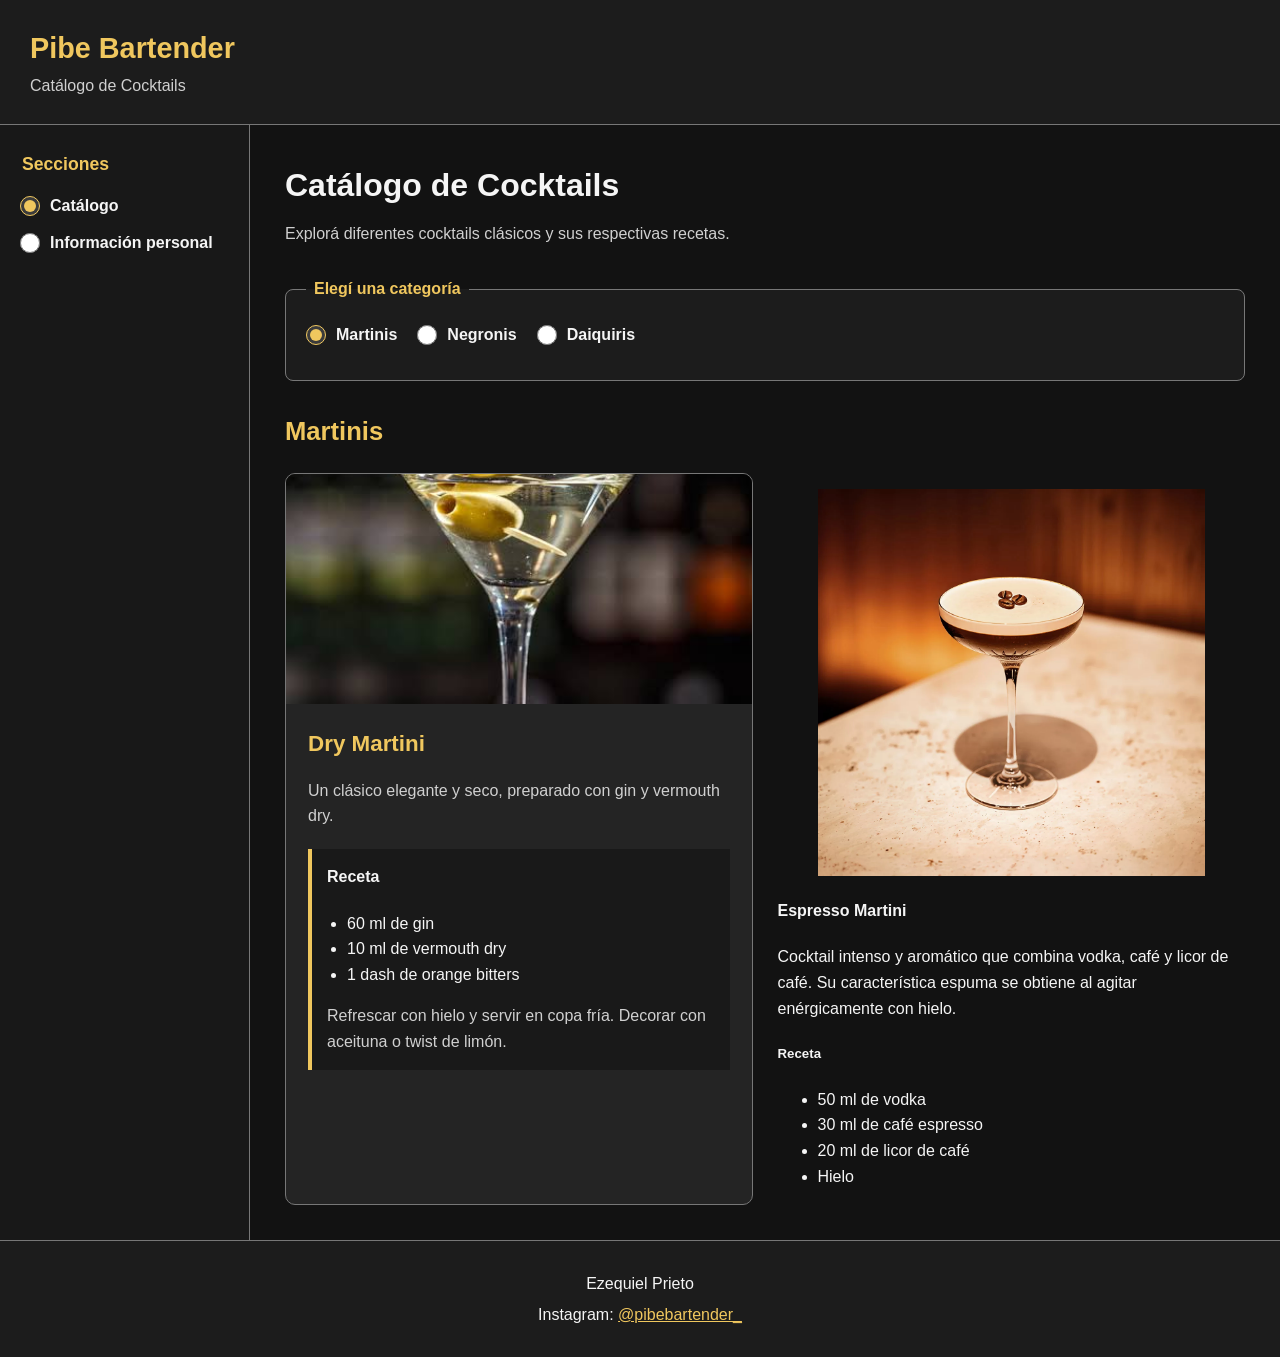
==== Trabajo_Practico_1_teoria/chatGPT/index.html @ 76b19e9d "Paginas de las IA´s Comparto las carpetas que contiene las paginas web sencillas generadas por dos I" ====
<!DOCTYPE html>
<html lang="es">
<head>
    <meta charset="UTF-8">
    <meta name="viewport" content="width=device-width, initial-scale=1.0">
    <meta name="description" content="Catálogo de cocktails de Ezequiel Prieto, Pibe Bartender.">
    <title>Pibe Bartender | Catálogo de Cocktails</title>

    <link rel="stylesheet" href="estilosIA.css">
</head>

<body>

    <!-- Enlace para usuarios de teclado -->
    <a class="skip-link" href="#contenido-principal">
        Saltar al contenido principal
    </a>

    <header class="encabezado">
        <div>
            <p class="marca">Pibe Bartender</p>
            <p class="submarca">Catálogo de Cocktails</p>
        </div>
    </header>

    <div class="estructura-principal">

        <!-- BARRA LATERAL -->
        <aside class="barra-lateral">

            <nav aria-label="Navegación principal">

                <fieldset class="grupo-navegacion">

                    <legend>Secciones</legend>

                    <div class="opcion-radio">
                        <input
                            type="radio"
                            id="vista-catalogo"
                            name="vista"
                            checked
                        >
                        <label for="vista-catalogo">
                            Catálogo
                        </label>
                    </div>

                    <div class="opcion-radio">
                        <input
                            type="radio"
                            id="vista-informacion"
                            name="vista"
                        >
                        <label for="vista-informacion">
                            Información personal
                        </label>
                    </div>

                </fieldset>

            </nav>

        </aside>

        <!-- CONTENIDO PRINCIPAL -->
        <main id="contenido-principal">

            <!-- ============================= -->
            <!-- CATÁLOGO -->
            <!-- ============================= -->

            <section class="vista vista-catalogo" aria-labelledby="titulo-catalogo">

                <header class="cabecera-seccion">
                    <h1 id="titulo-catalogo">Catálogo de Cocktails</h1>

                    <p>
                        Explorá diferentes cocktails clásicos y sus respectivas recetas.
                    </p>
                </header>

                <!-- SELECTOR DE CATEGORÍAS -->
                <fieldset class="selector-categorias">

                    <legend>Elegí una categoría</legend>

                    <div class="categorias">

                        <div class="opcion-radio">
                            <input
                                type="radio"
                                id="categoria-martinis"
                                name="categoria"
                                checked
                            >
                            <label for="categoria-martinis">
                                Martinis
                            </label>
                        </div>

                        <div class="opcion-radio">
                            <input
                                type="radio"
                                id="categoria-negronis"
                                name="categoria"
                            >
                            <label for="categoria-negronis">
                                Negronis
                            </label>
                        </div>

                        <div class="opcion-radio">
                            <input
                                type="radio"
                                id="categoria-daiquiris"
                                name="categoria"
                            >
                            <label for="categoria-daiquiris">
                                Daiquiris
                            </label>
                        </div>

                    </div>

                </fieldset>


                <!-- ============================= -->
                <!-- MARTINIS -->
                <!-- ============================= -->

                <section
                    id="martinis"
                    class="categoria categoria-martinis"
                    aria-labelledby="titulo-martinis"
                >

                    <h2 id="titulo-martinis">Martinis</h2>

                    <div class="catalogo">

                        <article class="tarjeta-cocktail">

                            <figure>
                                <img
                                    src="imágenes/martini.jpg"
                                    alt="Martini clásico servido en una copa de cocktail"
                                >
                            </figure>

                            <div class="contenido-tarjeta">

                                <h3>Dry Martini</h3>

                                <p>
                                    Un clásico elegante y seco, preparado con gin y
                                    vermouth dry.
                                </p>

                                <div class="receta">
                                    <h4>Receta</h4>

                                    <ul>
                                        <li>60 ml de gin</li>
                                        <li>10 ml de vermouth dry</li>
                                        <li>1 dash de orange bitters</li>
                                    </ul>

                                    <p>
                                        Refrescar con hielo y servir en copa fría.
                                        Decorar con aceituna o twist de limón.
                                    </p>
                                </div>

                            </div>

                        </article>


                        <article class="cocktail-card">

                                <figure class="imagen-container">

                                    <img
                                        src="imágenes/espresso-martini.jpg"
                                        alt="Copa de Espresso Martini con espuma de café"
                                    >

                                </figure>

                                <div class="cocktail-contenido">

                                    <h4>Espresso Martini</h4>

                                    <p>
                                        Cocktail intenso y aromático
                                        que combina vodka, café y
                                        licor de café. Su característica
                                        espuma se obtiene al agitar
                                        enérgicamente con hielo.
                                    </p>

                                    <h5>Receta</h5>

                                    <ul>
                                        <li>50 ml de vodka</li>
                                        <li>30 ml de café espresso</li>
                                        <li>20 ml de licor de café</li>
                                        <li>Hielo</li>
                                    </ul>

                                </div>

                            </article>

                    </div>

                </section>


                <!-- ============================= -->
                <!-- NEGRONIS -->
                <!-- ============================= -->

                <section
                    id="negronis"
                    class="categoria categoria-negronis"
                    aria-labelledby="titulo-negronis"
                >

                    <h2 id="titulo-negronis">Negronis</h2>

                    <div class="catalogo">

                        <article class="tarjeta-cocktail">

                            <figure>
                                <img
                                    src="imágenes/negroni.jpg"
                                    alt="Negroni clásico servido con hielo"
                                >
                            </figure>

                            <div class="contenido-tarjeta">

                                <h3>Negroni</h3>

                                <p>
                                    Un clásico italiano de perfil amargo,
                                    equilibrado y aromático.
                                </p>

                                <div class="receta">
                                    <h4>Receta</h4>

                                    <ul>
                                        <li>30 ml de gin</li>
                                        <li>30 ml de Campari</li>
                                        <li>30 ml de vermouth rosso</li>
                                    </ul>

                                    <p>
                                        Refrescar con hielo y servir sobre hielo
                                        nuevo. Decorar con piel de naranja.
                                    </p>
                                </div>

                            </div>

                        </article>


                        <article class="tarjeta-cocktail">

                            <figure>
                                <img
                                    src="imágenes/boulevardier.jpg"
                                    alt="Boulevardier servido en un vaso bajo"
                                >
                            </figure>

                            <div class="contenido-tarjeta">

                                <h3>Boulevardier</h3>

                                <p>
                                    Una variante del Negroni donde el bourbon
                                    reemplaza al gin.
                                </p>

                                <div class="receta">
                                    <h4>Receta</h4>

                                    <ul>
                                        <li>45 ml de bourbon</li>
                                        <li>30 ml de Campari</li>
                                        <li>30 ml de vermouth rosso</li>
                                    </ul>

                                    <p>
                                        Refrescar con hielo y servir en vaso bajo.
                                        Decorar con piel de naranja.
                                    </p>
                                </div>

                            </div>

                        </article>

                    </div>

                </section>


                <!-- ============================= -->
                <!-- DAIQUIRIS -->
                <!-- ============================= -->

                <section
                    id="daiquiris"
                    class="categoria categoria-daiquiris"
                    aria-labelledby="titulo-daiquiris"
                >

                    <h2 id="titulo-daiquiris">Daiquiris</h2>

                    <div class="catalogo">

                        <article class="tarjeta-cocktail">

                            <figure>
                                <img
                                    src="imágenes/daiquiri.jpg"
                                    alt="Daiquiri clásico servido en una copa"
                                >
                            </figure>

                            <div class="contenido-tarjeta">

                                <h3>Daiquiri Clásico</h3>

                                <p>
                                    Un cocktail fresco, cítrico y equilibrado
                                    basado en ron blanco.
                                </p>

                                <div class="receta">
                                    <h4>Receta</h4>

                                    <ul>
                                        <li>60 ml de ron blanco</li>
                                        <li>25 ml de jugo de lima</li>
                                        <li>15 ml de almíbar simple</li>
                                    </ul>

                                    <p>
                                        Agitar vigorosamente con hielo y realizar
                                        un doble colado.
                                    </p>
                                </div>

                            </div>

                        </article>


                        <article class="cocktail-card">

                                <figure class="imagen-container">

                                    <img
                                        src="imágenes/strawberry-daiquiri.jpg"
                                        alt="Copa de Strawberry Daiquiri acompañada de frutillas"
                                    >

                                </figure>

                                <div class="cocktail-contenido">

                                    <h4>Strawberry Daiquiri</h4>

                                    <p>
                                        Una versión frutal del Daiquiri
                                        clásico que incorpora frutillas
                                        para aportar aroma, dulzor y
                                        una textura más expresiva.
                                    </p>

                                    <h5>Receta</h5>

                                    <ul>
                                        <li>50 ml de ron blanco</li>
                                        <li>25 ml de jugo de lima</li>
                                        <li>15 ml de almíbar</li>
                                        <li>4 frutillas</li>
                                        <li>Hielo</li>
                                    </ul>

                                </div>

                            </article>

                    </div>

                </section>

            </section>


            <!-- ============================= -->
            <!-- INFORMACIÓN PERSONAL -->
            <!-- ============================= -->

            <section
                class="vista vista-informacion"
                aria-labelledby="titulo-informacion"
            >

                <header class="cabecera-seccion">
                    <h1 id="titulo-informacion">
                        Información personal
                    </h1>

                    <p>
                        Completá tus datos para registrarte.
                    </p>
                </header>

                <form class="formulario">

                    <div class="campo">

                        <label for="dni">
                            DNI
                        </label>

                        <input
                            type="text"
                            id="dni"
                            name="dni"
                            inputmode="numeric"
                            autocomplete="off"
                            required
                        >

                    </div>


                    <div class="campo">

                        <label for="email">
                            Correo electrónico
                        </label>

                        <input
                            type="email"
                            id="email"
                            name="email"
                            autocomplete="email"
                            required
                        >

                    </div>


                    <button type="submit">
                        Enviar información
                    </button>

                </form>

            </section>

        </main>

    </div>


    <footer class="pie">

        <p>
            Ezequiel Prieto
        </p>

        <p>
            Instagram:
            <a
                href="https://www.instagram.com/pibebartender_/"
                target="_blank"
                rel="noopener noreferrer"
            >
                @pibebartender_
            </a>
        </p>

    </footer>

</body>
</html>
---- Trabajo_Practico_1_teoria/chatGPT/estilosIA.css ----
/* =========================================
   VARIABLES
========================================= */

:root {
    --fondo: #121212;
    --fondo-secundario: #1c1c1c;
    --fondo-tarjeta: #242424;

    --texto: #f5f5f5;
    --texto-secundario: #d0d0d0;

    --acento: #f0c75e;
    --acento-hover: #ffd978;

    --borde: #777777;
    --borde-fuerte: #aaaaaa;

    --ancho-sidebar: 250px;
}


/* =========================================
   CONFIGURACIÓN GENERAL
========================================= */

* {
    box-sizing: border-box;
}

html {
    scroll-behavior: smooth;
}

body {
    margin: 0;
    min-height: 100vh;

    background-color: var(--fondo);
    color: var(--texto);

    font-family:
        Arial,
        Helvetica,
        sans-serif;

    line-height: 1.6;
}

img {
    display: block;
    width: 100%;
    height: auto;
}

a {
    color: var(--acento);
}


/* =========================================
   NAVEGACIÓN CON TECLADO
========================================= */

.skip-link {
    position: fixed;
    top: -100px;
    left: 20px;

    padding: 12px 18px;

    background-color: var(--acento);
    color: #111111;

    font-weight: bold;
    text-decoration: none;

    border-radius: 6px;

    z-index: 1000;
}

.skip-link:focus {
    top: 20px;
}


/* =========================================
   ENCABEZADO
========================================= */

.encabezado {
    padding: 25px 30px;

    background-color: var(--fondo-secundario);

    border-bottom: 1px solid var(--borde);
}

.marca {
    margin: 0;

    color: var(--acento);

    font-size: 1.8rem;
    font-weight: bold;
}

.submarca {
    margin: 2px 0 0;

    color: var(--texto-secundario);
}


/* =========================================
   ESTRUCTURA PRINCIPAL
========================================= */

.estructura-principal {
    display: grid;

    grid-template-columns: var(--ancho-sidebar) 1fr;

    min-height: calc(100vh - 150px);
}


/* =========================================
   BARRA LATERAL
========================================= */

.barra-lateral {
    padding: 25px 20px;

    background-color: #181818;

    border-right: 1px solid var(--borde);
}

.grupo-navegacion {
    margin: 0;
    padding: 0;

    border: 0;
}

.grupo-navegacion legend {
    margin-bottom: 15px;

    color: var(--acento);

    font-size: 1.1rem;
    font-weight: bold;
}

.opcion-radio {
    display: flex;
    align-items: center;
    gap: 10px;

    margin-bottom: 12px;
}

.opcion-radio input[type="radio"] {
    width: 20px;
    height: 20px;

    margin: 0;

    accent-color: var(--acento);

    cursor: pointer;
}

.opcion-radio label {
    color: var(--texto);

    cursor: pointer;

    font-weight: 600;
}


/* =========================================
   CONTROLES DE FOCO
========================================= */

/*
   Muy importante para WCAG AA:
   cuando un radio, input, botón o enlace
   recibe foco, tiene que ser claramente visible.
*/

input:focus-visible,
button:focus-visible,
a:focus-visible {
    outline: 3px solid var(--acento-hover);
    outline-offset: 3px;
}


/* =========================================
   CONTENIDO
========================================= */

main {
    min-width: 0;

    padding: 35px;
}

.cabecera-seccion {
    margin-bottom: 30px;
}

.cabecera-seccion h1 {
    margin-top: 0;
    margin-bottom: 10px;

    font-size: 2rem;
}

.cabecera-seccion p {
    margin: 0;

    color: var(--texto-secundario);
}


/* =========================================
   SISTEMA DE VISTAS
========================================= */

/*
   Por defecto mostramos el catálogo.
*/

.vista-catalogo {
    display: block;
}

.vista-informacion {
    display: none;
}


/*
   Si se selecciona "Información personal",
   ocultamos el catálogo y mostramos el formulario.
*/

body:has(#vista-informacion:checked) .vista-catalogo {
    display: none;
}

body:has(#vista-informacion:checked) .vista-informacion {
    display: block;
}


/*
   Si se selecciona "Catálogo", hacemos
   explícito el comportamiento inverso.
*/

body:has(#vista-catalogo:checked) .vista-catalogo {
    display: block;
}

body:has(#vista-catalogo:checked) .vista-informacion {
    display: none;
}


/* =========================================
   SELECTOR DE CATEGORÍAS
========================================= */

.selector-categorias {
    margin: 0 0 30px;
    padding: 20px;

    border: 1px solid var(--borde);
    border-radius: 8px;

    background-color: var(--fondo-secundario);
}

.selector-categorias legend {
    padding: 0 8px;

    color: var(--acento);

    font-weight: bold;
}

.categorias {
    display: flex;
    flex-wrap: wrap;

    gap: 20px;
}


/* =========================================
   CATEGORÍAS
========================================= */

.categoria {
    display: none;
}

.categoria h2 {
    margin-top: 0;

    color: var(--acento);

    font-size: 1.6rem;
}


/*
   Martinis aparece inicialmente.
*/

.categoria-martinis {
    display: block;
}


/*
   Cuando se selecciona Negronis.
*/

body:has(#categoria-negronis:checked) .categoria-martinis {
    display: none;
}

body:has(#categoria-negronis:checked) .categoria-negronis {
    display: block;
}


/*
   Cuando se selecciona Daiquiris.
*/

body:has(#categoria-daiquiris:checked) .categoria-martinis {
    display: none;
}

body:has(#categoria-daiquiris:checked) .categoria-daiquiris {
    display: block;
}


/*
   Cuando se selecciona Martinis.
*/

body:has(#categoria-martinis:checked) .categoria-martinis {
    display: block;
}

body:has(#categoria-martinis:checked) .categoria-negronis,
body:has(#categoria-martinis:checked) .categoria-daiquiris {
    display: none;
}


/* =========================================
   CATÁLOGO
========================================= */

.catalogo {
    display: grid;

    grid-template-columns:
        repeat(2, minmax(0, 1fr));

    gap: 25px;
}


/* =========================================
   TARJETAS
========================================= */

.tarjeta-cocktail {
    overflow: hidden;

    background-color: var(--fondo-tarjeta);

    border: 1px solid var(--borde);
    border-radius: 10px;
}

.tarjeta-cocktail figure {
    margin: 0;
}

.tarjeta-cocktail img {
    width: 100%;
    height: 230px;

    object-fit: cover;
}

.contenido-tarjeta {
    padding: 22px;
}

.contenido-tarjeta h3 {
    margin-top: 0;
    margin-bottom: 10px;

    color: var(--acento);

    font-size: 1.4rem;
}

.contenido-tarjeta > p {
    color: var(--texto-secundario);
}

.receta {
    margin-top: 20px;
    padding: 15px;

    background-color: #191919;

    border-left: 4px solid var(--acento);
}

.receta h4 {
    margin-top: 0;

    color: var(--texto);
}

.receta ul {
    padding-left: 20px;
}

.receta p {
    margin-bottom: 0;

    color: var(--texto-secundario);
}


/* =========================================
   FORMULARIO
========================================= */

.formulario {
    max-width: 600px;

    padding: 25px;

    background-color: var(--fondo-secundario);

    border: 1px solid var(--borde);
    border-radius: 10px;
}

.campo {
    display: flex;
    flex-direction: column;

    margin-bottom: 20px;
}

.campo label {
    margin-bottom: 7px;

    font-weight: bold;
}

.campo input {
    width: 100%;

    padding: 12px;

    background-color: #111111;
    color: var(--texto);

    border: 1px solid var(--borde);
    border-radius: 5px;

    font-size: 1rem;
}

.campo input:focus {
    border-color: var(--acento);
}

button {
    padding: 12px 20px;

    background-color: var(--acento);
    color: #111111;

    border: 2px solid var(--acento);
    border-radius: 6px;

    font-size: 1rem;
    font-weight: bold;

    cursor: pointer;
}

button:hover {
    background-color: var(--acento-hover);
    border-color: var(--acento-hover);
}


/* =========================================
   PIE DE PÁGINA
========================================= */

.pie {
    padding: 25px;

    background-color: var(--fondo-secundario);

    border-top: 1px solid var(--borde);

    text-align: center;
}

.pie p {
    margin: 5px;
}


/* =========================================
   RESPONSIVE
========================================= */

@media (max-width: 800px) {

    .estructura-principal {
        grid-template-columns: 1fr;
    }

    .barra-lateral {
        border-right: 0;
        border-bottom: 1px solid var(--borde);
    }

    main {
        padding: 25px 20px;
    }

    .catalogo {
        grid-template-columns: 1fr;
    }

    .categorias {
        flex-direction: column;
        gap: 12px;
    }
}


@media (max-width: 500px) {

    .encabezado {
        padding: 20px;
    }

    .marca {
        font-size: 1.5rem;
    }

    .cabecera-seccion h1 {
        font-size: 1.6rem;
    }

    .tarjeta-cocktail img {
        height: 200px;
    }
}


/* =========================================
   REDUCCIÓN DE MOVIMIENTO
========================================= */

@media (prefers-reduced-motion: reduce) {

    html {
        scroll-behavior: auto;
    }
}
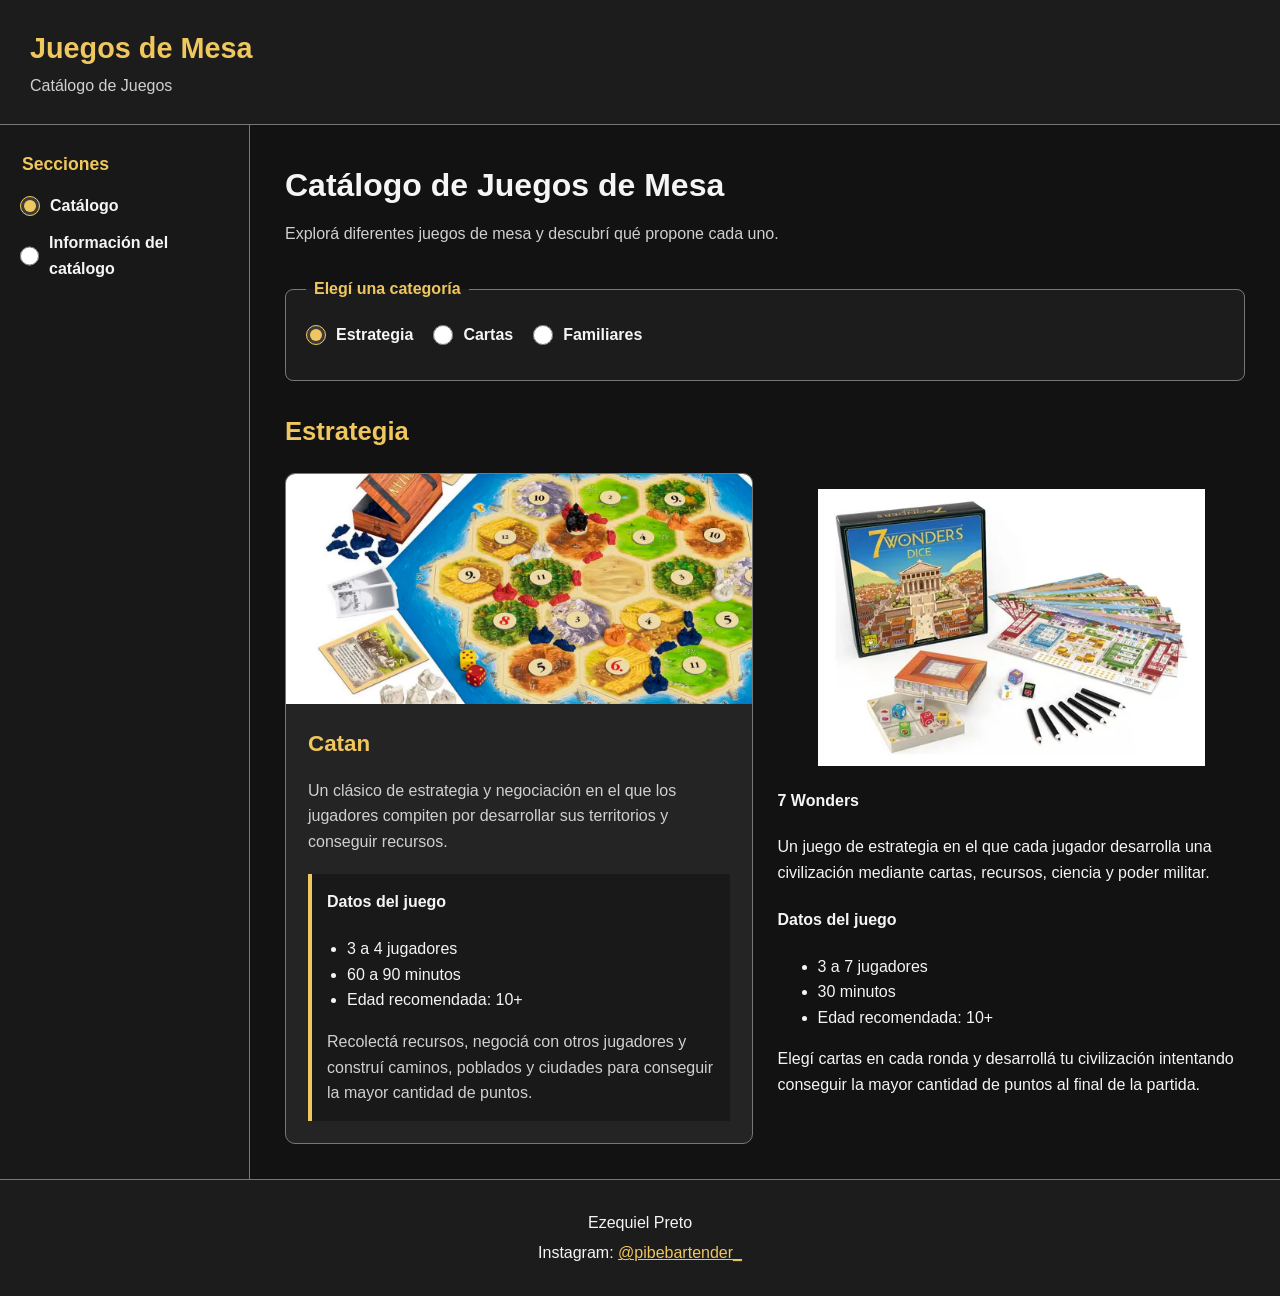
==== commit e31cb2c7: "Paginas de las IA Vuelvo a subir las paginas web sencillas realizadas por las IA, hubo correcciones " ====
--- a/Trabajo_Practico_1_teoria/chatGPT/index.html
+++ b/Trabajo_Practico_1_teoria/chatGPT/index.html
@@ -3,9 +3,8 @@
 <head>
     <meta charset="UTF-8">
     <meta name="viewport" content="width=device-width, initial-scale=1.0">
-    <meta name="description" content="Catálogo de cocktails de Ezequiel Prieto, Pibe Bartender.">
-    <title>Pibe Bartender | Catálogo de Cocktails</title>
-
+    <meta name="description" content="Catálogo de juegos de mesa organizado por categorías.">
+    <title>Catálogo de Juegos de Mesa</title>
     <link rel="stylesheet" href="estilosIA.css">
 </head>
 
@@ -18,8 +17,8 @@
 
     <header class="encabezado">
         <div>
-            <p class="marca">Pibe Bartender</p>
-            <p class="submarca">Catálogo de Cocktails</p>
+            <p class="marca">Juegos de Mesa</p>
+            <p class="submarca">Catálogo de Juegos</p>
         </div>
     </header>
 
@@ -53,7 +52,7 @@
                             name="vista"
                         >
                         <label for="vista-informacion">
-                            Información personal
+                            Información del catálogo
                         </label>
                     </div>
 
@@ -73,10 +72,10 @@
             <section class="vista vista-catalogo" aria-labelledby="titulo-catalogo">
 
                 <header class="cabecera-seccion">
-                    <h1 id="titulo-catalogo">Catálogo de Cocktails</h1>
+                    <h1 id="titulo-catalogo">Catálogo de Juegos de Mesa</h1>
 
                     <p>
-                        Explorá diferentes cocktails clásicos y sus respectivas recetas.
+                        Explorá diferentes juegos de mesa y descubrí qué propone cada uno.
                     </p>
                 </header>
 
@@ -95,7 +94,7 @@
                                 checked
                             >
                             <label for="categoria-martinis">
-                                Martinis
+                                Estrategia
                             </label>
                         </div>
 
@@ -106,7 +105,7 @@
                                 name="categoria"
                             >
                             <label for="categoria-negronis">
-                                Negronis
+                                Cartas
                             </label>
                         </div>
 
@@ -117,7 +116,7 @@
                                 name="categoria"
                             >
                             <label for="categoria-daiquiris">
-                                Daiquiris
+                                Familiares
                             </label>
                         </div>
 
@@ -127,7 +126,7 @@
 
 
                 <!-- ============================= -->
-                <!-- MARTINIS -->
+                <!-- ESTRATEGIA -->
                 <!-- ============================= -->
 
                 <section
@@ -136,7 +135,7 @@
                     aria-labelledby="titulo-martinis"
                 >
 
-                    <h2 id="titulo-martinis">Martinis</h2>
+                    <h2 id="titulo-martinis">Estrategia</h2>
 
                     <div class="catalogo">
 
@@ -144,33 +143,23 @@
 
                             <figure>
                                 <img
-                                    src="imágenes/martini.jpg"
-                                    alt="Martini clásico servido en una copa de cocktail"
+                                    src="imágenes/catan.jpg"
+                                    alt="Juego de estrategia y negociación"
                                 >
                             </figure>
 
                             <div class="contenido-tarjeta">
 
-                                <h3>Dry Martini</h3>
-
-                                <p>
-                                    Un clásico elegante y seco, preparado con gin y
-                                    vermouth dry.
-                                </p>
+                                <h3>Catan</h3>
+
+                                <p>Un clásico de estrategia y negociación en el que los jugadores compiten por desarrollar sus territorios y conseguir recursos.</p>
 
                                 <div class="receta">
-                                    <h4>Receta</h4>
-
-                                    <ul>
-                                        <li>60 ml de gin</li>
-                                        <li>10 ml de vermouth dry</li>
-                                        <li>1 dash de orange bitters</li>
-                                    </ul>
-
-                                    <p>
-                                        Refrescar con hielo y servir en copa fría.
-                                        Decorar con aceituna o twist de limón.
-                                    </p>
+                                    <h4>Datos del juego</h4>
+
+                                    <ul><li>3 a 4 jugadores</li><li>60 a 90 minutos</li><li>Edad recomendada: 10+</li></ul>
+
+                                    <p>Recolectá recursos, negociá con otros jugadores y construí caminos, poblados y ciudades para conseguir la mayor cantidad de puntos.</p>
                                 </div>
 
                             </div>
@@ -183,32 +172,22 @@
                                 <figure class="imagen-container">
 
                                     <img
-                                        src="imágenes/espresso-martini.jpg"
-                                        alt="Copa de Espresso Martini con espuma de café"
+                                        src="imágenes/wonders.jpg"
+                                        alt="Juego de estrategia y construcción de mazos"
                                     >
 
                                 </figure>
 
                                 <div class="cocktail-contenido">
 
-                                    <h4>Espresso Martini</h4>
-
-                                    <p>
-                                        Cocktail intenso y aromático
-                                        que combina vodka, café y
-                                        licor de café. Su característica
-                                        espuma se obtiene al agitar
-                                        enérgicamente con hielo.
-                                    </p>
-
-                                    <h5>Receta</h5>
-
-                                    <ul>
-                                        <li>50 ml de vodka</li>
-                                        <li>30 ml de café espresso</li>
-                                        <li>20 ml de licor de café</li>
-                                        <li>Hielo</li>
-                                    </ul>
+                                    <h4>7 Wonders</h4>
+
+                                    <p>Un juego de estrategia en el que cada jugador desarrolla una civilización mediante cartas, recursos, ciencia y poder militar.</p>
+
+                                    <h4>Datos del juego</h4>
+
+                                    <ul><li>3 a 7 jugadores</li><li>30 minutos</li><li>Edad recomendada: 10+</li></ul>
+<p>Elegí cartas en cada ronda y desarrollá tu civilización intentando conseguir la mayor cantidad de puntos al final de la partida.</p>
 
                                 </div>
 
@@ -220,7 +199,7 @@
 
 
                 <!-- ============================= -->
-                <!-- NEGRONIS -->
+                <!-- CARTAS -->
                 <!-- ============================= -->
 
                 <section
@@ -229,7 +208,7 @@
                     aria-labelledby="titulo-negronis"
                 >
 
-                    <h2 id="titulo-negronis">Negronis</h2>
+                    <h2 id="titulo-negronis">Cartas</h2>
 
                     <div class="catalogo">
 
@@ -237,33 +216,23 @@
 
                             <figure>
                                 <img
-                                    src="imágenes/negroni.jpg"
-                                    alt="Negroni clásico servido con hielo"
+                                    src="imágenes/sushigo.jpg"
+                                    alt="Juego de cartas y colección de sets"
                                 >
                             </figure>
 
                             <div class="contenido-tarjeta">
 
-                                <h3>Negroni</h3>
-
-                                <p>
-                                    Un clásico italiano de perfil amargo,
-                                    equilibrado y aromático.
-                                </p>
+                                <h3>Sushi Go!</h3>
+
+                                <p>Un juego de cartas rápido y dinámico en el que los jugadores buscan combinar diferentes platos para conseguir la mejor puntuación.</p>
 
                                 <div class="receta">
-                                    <h4>Receta</h4>
-
-                                    <ul>
-                                        <li>30 ml de gin</li>
-                                        <li>30 ml de Campari</li>
-                                        <li>30 ml de vermouth rosso</li>
-                                    </ul>
-
-                                    <p>
-                                        Refrescar con hielo y servir sobre hielo
-                                        nuevo. Decorar con piel de naranja.
-                                    </p>
+                                    <h4>Datos del juego</h4>
+
+                                    <ul><li>2 a 5 jugadores</li><li>15 minutos</li><li>Edad recomendada: 8+</li></ul>
+
+                                    <p>Elegí una carta de tu mano, pasá el resto al siguiente jugador y repetí el proceso hasta completar la ronda.</p>
                                 </div>
 
                             </div>
@@ -275,33 +244,23 @@
 
                             <figure>
                                 <img
-                                    src="imágenes/boulevardier.jpg"
-                                    alt="Boulevardier servido en un vaso bajo"
+                                    src="imágenes/loveletter.jpg"
+                                    alt="Juego de cartas y deducción"
                                 >
                             </figure>
 
                             <div class="contenido-tarjeta">
 
-                                <h3>Boulevardier</h3>
-
-                                <p>
-                                    Una variante del Negroni donde el bourbon
-                                    reemplaza al gin.
-                                </p>
+                                <h3>Love Letter</h3>
+
+                                <p>Un juego de cartas breve de deducción y riesgo en el que cada jugador intenta descubrir las cartas de sus rivales y proteger la propia.</p>
 
                                 <div class="receta">
-                                    <h4>Receta</h4>
-
-                                    <ul>
-                                        <li>45 ml de bourbon</li>
-                                        <li>30 ml de Campari</li>
-                                        <li>30 ml de vermouth rosso</li>
-                                    </ul>
-
-                                    <p>
-                                        Refrescar con hielo y servir en vaso bajo.
-                                        Decorar con piel de naranja.
-                                    </p>
+                                    <h4>Datos del juego</h4>
+
+                                    <ul><li>2 a 4 jugadores</li><li>20 minutos</li><li>Edad recomendada: 8+</li></ul>
+
+                                    <p>Jugá una carta por turno y utilizá su habilidad para obtener información, eliminar rivales o acercarte a la victoria.</p>
                                 </div>
 
                             </div>
@@ -314,7 +273,7 @@
 
 
                 <!-- ============================= -->
-                <!-- DAIQUIRIS -->
+                <!-- FAMILIARES -->
                 <!-- ============================= -->
 
                 <section
@@ -323,7 +282,7 @@
                     aria-labelledby="titulo-daiquiris"
                 >
 
-                    <h2 id="titulo-daiquiris">Daiquiris</h2>
+                    <h2 id="titulo-daiquiris">Familiares</h2>
 
                     <div class="catalogo">
 
@@ -331,33 +290,23 @@
 
                             <figure>
                                 <img
-                                    src="imágenes/daiquiri.jpg"
-                                    alt="Daiquiri clásico servido en una copa"
+                                    src="imágenes/dobble.jpg"
+                                    alt="Juego familiar de velocidad y observación"
                                 >
                             </figure>
 
                             <div class="contenido-tarjeta">
 
-                                <h3>Daiquiri Clásico</h3>
-
-                                <p>
-                                    Un cocktail fresco, cítrico y equilibrado
-                                    basado en ron blanco.
-                                </p>
+                                <h3>Dobble</h3>
+
+                                <p>Un juego familiar de observación y rapidez en el que todos compiten por encontrar el único símbolo que se repite entre dos cartas.</p>
 
                                 <div class="receta">
-                                    <h4>Receta</h4>
-
-                                    <ul>
-                                        <li>60 ml de ron blanco</li>
-                                        <li>25 ml de jugo de lima</li>
-                                        <li>15 ml de almíbar simple</li>
-                                    </ul>
-
-                                    <p>
-                                        Agitar vigorosamente con hielo y realizar
-                                        un doble colado.
-                                    </p>
+                                    <h4>Datos del juego</h4>
+
+                                    <ul><li>2 a 8 jugadores</li><li>15 minutos</li><li>Edad recomendada: 6+</li></ul>
+
+                                    <p>Compará las cartas rápidamente y encontrá el símbolo coincidente antes que los demás jugadores.</p>
                                 </div>
 
                             </div>
@@ -370,32 +319,22 @@
                                 <figure class="imagen-container">
 
                                     <img
-                                        src="imágenes/strawberry-daiquiri.jpg"
-                                        alt="Copa de Strawberry Daiquiri acompañada de frutillas"
+                                        src="imágenes/dixit.jpg"
+                                        alt="Juego familiar de creatividad y comunicación"
                                     >
 
                                 </figure>
 
                                 <div class="cocktail-contenido">
 
-                                    <h4>Strawberry Daiquiri</h4>
-
-                                    <p>
-                                        Una versión frutal del Daiquiri
-                                        clásico que incorpora frutillas
-                                        para aportar aroma, dulzor y
-                                        una textura más expresiva.
-                                    </p>
-
-                                    <h5>Receta</h5>
-
-                                    <ul>
-                                        <li>50 ml de ron blanco</li>
-                                        <li>25 ml de jugo de lima</li>
-                                        <li>15 ml de almíbar</li>
-                                        <li>4 frutillas</li>
-                                        <li>Hielo</li>
-                                    </ul>
+                                    <h4>Dixit</h4>
+
+                                    <p>Un juego familiar de imaginación y asociación de ideas en el que las ilustraciones sirven como punto de partida para crear pistas originales.</p>
+
+                                    <h4>Datos del juego</h4>
+
+                                    <ul><li>3 a 8 jugadores</li><li>30 minutos</li><li>Edad recomendada: 8+</li></ul>
+<p>Elegí una carta y describila con una pista; los demás deberán encontrarla entre las cartas disponibles sin que la pista sea demasiado obvia.</p>
 
                                 </div>
 
@@ -419,11 +358,11 @@
 
                 <header class="cabecera-seccion">
                     <h1 id="titulo-informacion">
-                        Información personal
+                        Información del catálogo
                     </h1>
 
                     <p>
-                        Completá tus datos para registrarte.
+                        Dejá tus datos para recibir novedades sobre nuevos juegos y recomendaciones.
                     </p>
                 </header>
 
@@ -431,15 +370,15 @@
 
                     <div class="campo">
 
-                        <label for="dni">
+                        <label for="nombre">
                             DNI
                         </label>
 
                         <input
                             type="text"
-                            id="dni"
-                            name="dni"
-                            inputmode="numeric"
+                            id="nombre"
+                            name="nombre"
+                            autocomplete="name"
                             autocomplete="off"
                             required
                         >
@@ -476,25 +415,17 @@
 
     </div>
 
-
-    <footer class="pie">
-
-        <p>
-            Ezequiel Prieto
-        </p>
-
-        <p>
-            Instagram:
-            <a
-                href="https://www.instagram.com/pibebartender_/"
-                target="_blank"
-                rel="noopener noreferrer"
-            >
-                @pibebartender_
-            </a>
-        </p>
-
-    </footer>
+<footer class="pie">
+    <p>Ezequiel Preto</p>
+    <p>
+        Instagram:
+        <a href="https://www.instagram.com/pibebartender_/"
+           target="_blank"
+           rel="noopener noreferrer">
+            @pibebartender_
+        </a>
+    </p>
+</footer>
 
 </body>
 </html>
